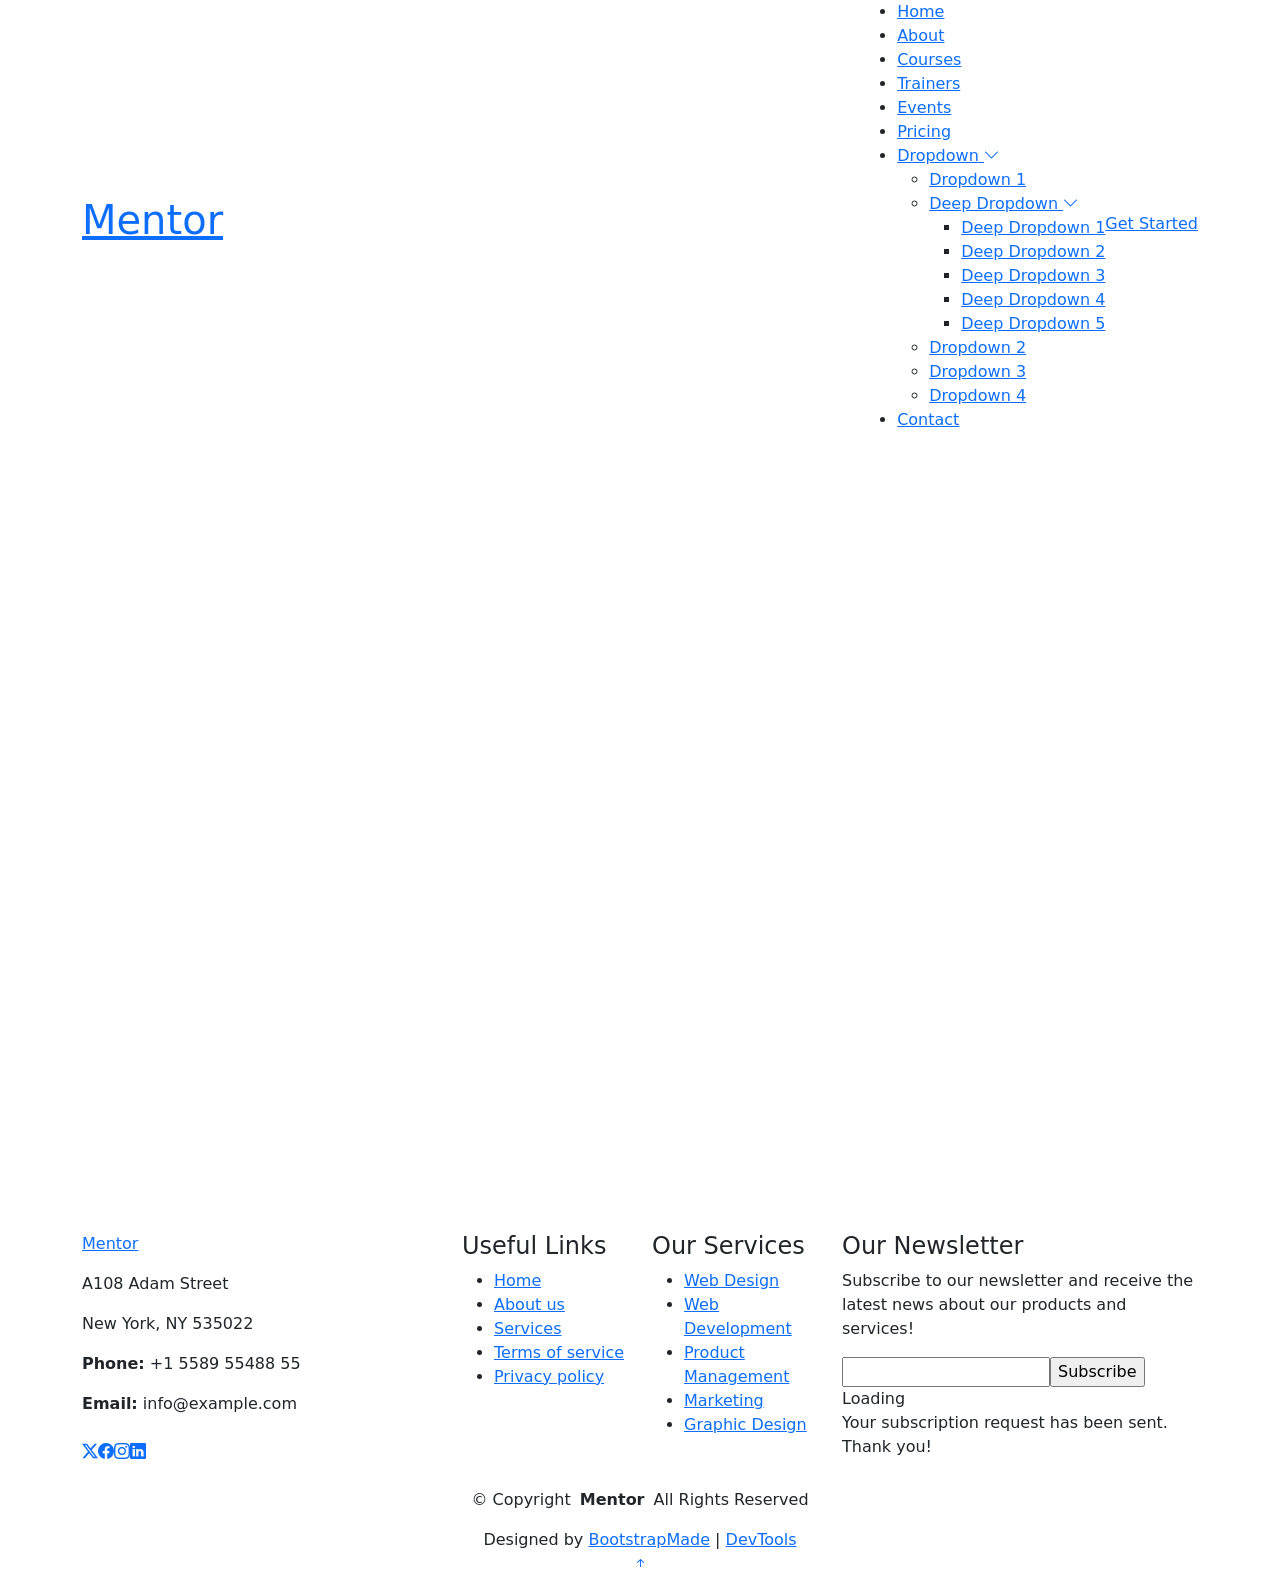
==== about.html @ a47c00d8 "Add Mentor Bootstrap template pages" ====
<!DOCTYPE html>
<html lang="en">

<head>
  <meta charset="utf-8">
  <meta content="width=device-width, initial-scale=1.0" name="viewport">
  <title>About - Mentor Bootstrap Template</title>
  <meta name="description" content="">
  <meta name="keywords" content="">

  <!-- Favicons -->
  <link href="assets/img/favicon.png" rel="icon">
  <link href="assets/img/apple-touch-icon.png" rel="apple-touch-icon">

  <!-- Fonts -->
  <link href="https://fonts.googleapis.com" rel="preconnect">
  <link href="https://fonts.gstatic.com" rel="preconnect" crossorigin>
  <link href="https://fonts.googleapis.com/css2?family=Open+Sans:ital,wght@0,300;0,400;0,500;0,600;0,700;0,800;1,300;1,400;1,500;1,600;1,700;1,800&family=Poppins:ital,wght@0,100;0,200;0,300;0,400;0,500;0,600;0,700;0,800;0,900;1,100;1,200;1,300;1,400;1,500;1,600;1,700;1,800;1,900&family=Raleway:ital,wght@0,100;0,200;0,300;0,400;0,500;0,600;0,700;0,800;0,900;1,100;1,200;1,300;1,400;1,500;1,600;1,700;1,800;1,900&display=swap" rel="stylesheet">

  <!-- Vendor CSS Files -->
  <link href="assets/vendor/bootstrap/css/bootstrap.min.css" rel="stylesheet">
  <link href="assets/vendor/bootstrap-icons/bootstrap-icons.css" rel="stylesheet">
  <link href="assets/vendor/aos/aos.css" rel="stylesheet">
  <link href="assets/vendor/glightbox/css/glightbox.min.css" rel="stylesheet">
  <link href="assets/vendor/swiper/swiper-bundle.min.css" rel="stylesheet">

  <!-- Main CSS File -->
  <link href="assets/css/main.css" rel="stylesheet">

  <!-- =======================================================
  * Template Name: Mentor
  * Template URL: https://bootstrapmade.com/mentor-free-education-bootstrap-theme/
  * Updated: Jul 07 2025 with Bootstrap v5.3.7
  * Author: BootstrapMade.com
  * License: https://bootstrapmade.com/license/
  ======================================================== -->
</head>

<body class="about-page">

  <header id="header" class="header d-flex align-items-center sticky-top">
    <div class="container-fluid container-xl position-relative d-flex align-items-center">

      <a href="index.html" class="logo d-flex align-items-center me-auto">
        <!-- Uncomment the line below if you also wish to use an image logo -->
        <!-- <img src="assets/img/logo.webp" alt=""> -->
        <h1 class="sitename">Mentor</h1>
      </a>

      <nav id="navmenu" class="navmenu">
        <ul>
          <li><a href="index.html">Home<br></a></li>
          <li><a href="about.html" class="active">About</a></li>
          <li><a href="courses.html">Courses</a></li>
          <li><a href="trainers.html">Trainers</a></li>
          <li><a href="events.html">Events</a></li>
          <li><a href="pricing.html">Pricing</a></li>
          <li class="dropdown"><a href="#"><span>Dropdown</span> <i class="bi bi-chevron-down toggle-dropdown"></i></a>
            <ul>
              <li><a href="#">Dropdown 1</a></li>
              <li class="dropdown"><a href="#"><span>Deep Dropdown</span> <i class="bi bi-chevron-down toggle-dropdown"></i></a>
                <ul>
                  <li><a href="#">Deep Dropdown 1</a></li>
                  <li><a href="#">Deep Dropdown 2</a></li>
                  <li><a href="#">Deep Dropdown 3</a></li>
                  <li><a href="#">Deep Dropdown 4</a></li>
                  <li><a href="#">Deep Dropdown 5</a></li>
                </ul>
              </li>
              <li><a href="#">Dropdown 2</a></li>
              <li><a href="#">Dropdown 3</a></li>
              <li><a href="#">Dropdown 4</a></li>
            </ul>
          </li>
          <li><a href="contact.html">Contact</a></li>
        </ul>
        <i class="mobile-nav-toggle d-xl-none bi bi-list"></i>
      </nav>

      <a class="btn-getstarted" href="courses.html">Get Started</a>

    </div>
  </header>

  <main class="main">

    <!-- Page Title -->
    <div class="page-title" data-aos="fade">
      <div class="heading">
        <div class="container">
          <div class="row d-flex justify-content-center text-center">
            <div class="col-lg-8">
              <h1>About Us<br></h1>
              <p class="mb-0">Odio et unde deleniti. Deserunt numquam exercitationem. Officiis quo odio sint voluptas consequatur ut a odio voluptatem. Sit dolorum debitis veritatis natus dolores. Quasi ratione sint. Sit quaerat ipsum dolorem.</p>
            </div>
          </div>
        </div>
      </div>
      <nav class="breadcrumbs">
        <div class="container">
          <ol>
            <li><a href="index.html">Home</a></li>
            <li class="current">About Us<br></li>
          </ol>
        </div>
      </nav>
    </div><!-- End Page Title -->

    <!-- About Us Section -->
    <section id="about-us" class="section about-us">

      <div class="container">

        <div class="row gy-4">

          <div class="col-lg-6 order-1 order-lg-2" data-aos="fade-up" data-aos-delay="100">
            <img src="assets/img/about/about-1.webp" class="img-fluid" alt="">
          </div>

          <div class="col-lg-6 order-2 order-lg-1 content" data-aos="fade-up" data-aos-delay="200">
            <h3>Voluptatem dignissimos provident quasi corporis</h3>
            <p class="fst-italic">
              Lorem ipsum dolor sit amet, consectetur adipiscing elit, sed do eiusmod tempor incididunt ut labore et dolore
              magna aliqua.
            </p>
            <ul>
              <li><i class="bi bi-check-circle"></i> <span>Ullamco laboris nisi ut aliquip ex ea commodo consequat.</span></li>
              <li><i class="bi bi-check-circle"></i> <span>Duis aute irure dolor in reprehenderit in voluptate velit.</span></li>
              <li><i class="bi bi-check-circle"></i> <span>Ullamco laboris nisi ut aliquip ex ea commodo consequat. Duis aute irure dolor in reprehenderit in voluptate trideta storacalaperda mastiro dolore eu fugiat nulla pariatur.</span></li>
            </ul>
          </div>

        </div>

      </div>

    </section><!-- /About Us Section -->

    <!-- Counts Section -->
    <section id="counts" class="section counts light-background">

      <div class="container" data-aos="fade-up" data-aos-delay="100">

        <div class="row gy-4">

          <div class="col-lg-3 col-md-6">
            <div class="stats-item text-center w-100 h-100">
              <span data-purecounter-start="0" data-purecounter-end="1232" data-purecounter-duration="1" class="purecounter"></span>
              <p>Students</p>
            </div>
          </div><!-- End Stats Item -->

          <div class="col-lg-3 col-md-6">
            <div class="stats-item text-center w-100 h-100">
              <span data-purecounter-start="0" data-purecounter-end="64" data-purecounter-duration="1" class="purecounter"></span>
              <p>Courses</p>
            </div>
          </div><!-- End Stats Item -->

          <div class="col-lg-3 col-md-6">
            <div class="stats-item text-center w-100 h-100">
              <span data-purecounter-start="0" data-purecounter-end="42" data-purecounter-duration="1" class="purecounter"></span>
              <p>Events</p>
            </div>
          </div><!-- End Stats Item -->

          <div class="col-lg-3 col-md-6">
            <div class="stats-item text-center w-100 h-100">
              <span data-purecounter-start="0" data-purecounter-end="24" data-purecounter-duration="1" class="purecounter"></span>
              <p>Trainers</p>
            </div>
          </div><!-- End Stats Item -->

        </div>

      </div>

    </section><!-- /Counts Section -->

    <!-- Testimonials Section -->
    <section id="testimonials" class="testimonials section">

      <!-- Section Title -->
      <div class="container section-title" data-aos="fade-up">
        <h2>Testimonials</h2>
        <p>What are they saying</p>
      </div><!-- End Section Title -->

      <div class="container" data-aos="fade-up" data-aos-delay="100">

        <div class="swiper init-swiper">
          <script type="application/json" class="swiper-config">
            {
              "loop": true,
              "speed": 600,
              "autoplay": {
                "delay": 5000
              },
              "slidesPerView": "auto",
              "pagination": {
                "el": ".swiper-pagination",
                "type": "bullets",
                "clickable": true
              },
              "breakpoints": {
                "320": {
                  "slidesPerView": 1,
                  "spaceBetween": 40
                },
                "1200": {
                  "slidesPerView": 2,
                  "spaceBetween": 20
                }
              }
            }
          </script>
          <div class="swiper-wrapper">

            <div class="swiper-slide">
              <div class="testimonial-wrap">
                <div class="testimonial-item">
                  <img src="assets/img/person/person-m-9.webp" class="testimonial-img" alt="">
                  <h3>Saul Goodman</h3>
                  <h4>Ceo &amp; Founder</h4>
                  <div class="stars">
                    <i class="bi bi-star-fill"></i><i class="bi bi-star-fill"></i><i class="bi bi-star-fill"></i><i class="bi bi-star-fill"></i><i class="bi bi-star-fill"></i>
                  </div>
                  <p>
                    <i class="bi bi-quote quote-icon-left"></i>
                    <span>Proin iaculis purus consequat sem cure digni ssim donec porttitora entum suscipit rhoncus. Accusantium quam, ultricies eget id, aliquam eget nibh et. Maecen aliquam, risus at semper.</span>
                    <i class="bi bi-quote quote-icon-right"></i>
                  </p>
                </div>
              </div>
            </div><!-- End testimonial item -->

            <div class="swiper-slide">
              <div class="testimonial-wrap">
                <div class="testimonial-item">
                  <img src="assets/img/person/person-f-5.webp" class="testimonial-img" alt="">
                  <h3>Sara Wilsson</h3>
                  <h4>Designer</h4>
                  <div class="stars">
                    <i class="bi bi-star-fill"></i><i class="bi bi-star-fill"></i><i class="bi bi-star-fill"></i><i class="bi bi-star-fill"></i><i class="bi bi-star-fill"></i>
                  </div>
                  <p>
                    <i class="bi bi-quote quote-icon-left"></i>
                    <span>Export tempor illum tamen malis malis eram quae irure esse labore quem cillum quid cillum eram malis quorum velit fore eram velit sunt aliqua noster fugiat irure amet legam anim culpa.</span>
                    <i class="bi bi-quote quote-icon-right"></i>
                  </p>
                </div>
              </div>
            </div><!-- End testimonial item -->

            <div class="swiper-slide">
              <div class="testimonial-wrap">
                <div class="testimonial-item">
                  <img src="assets/img/person/person-f-12.webp" class="testimonial-img" alt="">
                  <h3>Jena Karlis</h3>
                  <h4>Store Owner</h4>
                  <div class="stars">
                    <i class="bi bi-star-fill"></i><i class="bi bi-star-fill"></i><i class="bi bi-star-fill"></i><i class="bi bi-star-fill"></i><i class="bi bi-star-fill"></i>
                  </div>
                  <p>
                    <i class="bi bi-quote quote-icon-left"></i>
                    <span>Enim nisi quem export duis labore cillum quae magna enim sint quorum nulla quem veniam duis minim tempor labore quem eram duis noster aute amet eram fore quis sint minim.</span>
                    <i class="bi bi-quote quote-icon-right"></i>
                  </p>
                </div>
              </div>
            </div><!-- End testimonial item -->

            <div class="swiper-slide">
              <div class="testimonial-wrap">
                <div class="testimonial-item">
                  <img src="assets/img/person/person-m-12.webp" class="testimonial-img" alt="">
                  <h3>Matt Brandon</h3>
                  <h4>Freelancer</h4>
                  <div class="stars">
                    <i class="bi bi-star-fill"></i><i class="bi bi-star-fill"></i><i class="bi bi-star-fill"></i><i class="bi bi-star-fill"></i><i class="bi bi-star-fill"></i>
                  </div>
                  <p>
                    <i class="bi bi-quote quote-icon-left"></i>
                    <span>Fugiat enim eram quae cillum dolore dolor amet nulla culpa multos export minim fugiat minim velit minim dolor enim duis veniam ipsum anim magna sunt elit fore quem dolore labore illum veniam.</span>
                    <i class="bi bi-quote quote-icon-right"></i>
                  </p>
                </div>
              </div>
            </div><!-- End testimonial item -->

            <div class="swiper-slide">
              <div class="testimonial-wrap">
                <div class="testimonial-item">
                  <img src="assets/img/person/person-m-13.webp" class="testimonial-img" alt="">
                  <h3>John Larson</h3>
                  <h4>Entrepreneur</h4>
                  <div class="stars">
                    <i class="bi bi-star-fill"></i><i class="bi bi-star-fill"></i><i class="bi bi-star-fill"></i><i class="bi bi-star-fill"></i><i class="bi bi-star-fill"></i>
                  </div>
                  <p>
                    <i class="bi bi-quote quote-icon-left"></i>
                    <span>Quis quorum aliqua sint quem legam fore sunt eram irure aliqua veniam tempor noster veniam enim culpa labore duis sunt culpa nulla illum cillum fugiat legam esse veniam culpa fore nisi cillum quid.</span>
                    <i class="bi bi-quote quote-icon-right"></i>
                  </p>
                </div>
              </div>
            </div><!-- End testimonial item -->

          </div>
          <div class="swiper-pagination"></div>
        </div>

      </div>

    </section><!-- /Testimonials Section -->

  </main>

  <footer id="footer" class="footer position-relative light-background">

    <div class="container footer-top">
      <div class="row gy-4">
        <div class="col-lg-4 col-md-6 footer-about">
          <a href="index.html" class="logo d-flex align-items-center">
            <span class="sitename">Mentor</span>
          </a>
          <div class="footer-contact pt-3">
            <p>A108 Adam Street</p>
            <p>New York, NY 535022</p>
            <p class="mt-3"><strong>Phone:</strong> <span>+1 5589 55488 55</span></p>
            <p><strong>Email:</strong> <span>info@example.com</span></p>
          </div>
          <div class="social-links d-flex mt-4">
            <a href=""><i class="bi bi-twitter-x"></i></a>
            <a href=""><i class="bi bi-facebook"></i></a>
            <a href=""><i class="bi bi-instagram"></i></a>
            <a href=""><i class="bi bi-linkedin"></i></a>
          </div>
        </div>

        <div class="col-lg-2 col-md-3 footer-links">
          <h4>Useful Links</h4>
          <ul>
            <li><a href="#">Home</a></li>
            <li><a href="#">About us</a></li>
            <li><a href="#">Services</a></li>
            <li><a href="#">Terms of service</a></li>
            <li><a href="#">Privacy policy</a></li>
          </ul>
        </div>

        <div class="col-lg-2 col-md-3 footer-links">
          <h4>Our Services</h4>
          <ul>
            <li><a href="#">Web Design</a></li>
            <li><a href="#">Web Development</a></li>
            <li><a href="#">Product Management</a></li>
            <li><a href="#">Marketing</a></li>
            <li><a href="#">Graphic Design</a></li>
          </ul>
        </div>

        <div class="col-lg-4 col-md-12 footer-newsletter">
          <h4>Our Newsletter</h4>
          <p>Subscribe to our newsletter and receive the latest news about our products and services!</p>
          <form action="#" method="post" class="email-form">
            <div class="newsletter-form"><input type="email" name="email"><input type="submit" value="Subscribe"></div>
            <div class="loading">Loading</div>
            <div class="error-message"></div>
            <div class="sent-message">Your subscription request has been sent. Thank you!</div>
          </form>
        </div>

      </div>
    </div>

    <div class="container copyright text-center mt-4">
      <p>© <span>Copyright</span> <strong class="px-1 sitename">Mentor</strong> <span>All Rights Reserved</span></p>
      <div class="credits">
        <!-- All the links in the footer should remain intact. -->
        <!-- You can delete the links only if you've purchased the pro version. -->
        <!-- Licensing information: https://bootstrapmade.com/license/ -->
        Designed by <a href="https://bootstrapmade.com/">BootstrapMade</a> | <a href="https://bootstrapmade.com/tools/">DevTools</a>
      </div>
    </div>

  </footer>

  <!-- Scroll Top -->
  <a href="#" id="scroll-top" class="scroll-top d-flex align-items-center justify-content-center"><i class="bi bi-arrow-up-short"></i></a>

  <!-- Preloader -->
  <div id="preloader"></div>

  <!-- Vendor JS Files -->
  <script src="assets/vendor/bootstrap/js/bootstrap.bundle.min.js"></script>
  <script src="assets/vendor/aos/aos.js"></script>
  <script src="assets/vendor/glightbox/js/glightbox.min.js"></script>
  <script src="assets/vendor/purecounter/purecounter_vanilla.js"></script>
  <script src="assets/vendor/swiper/swiper-bundle.min.js"></script>

  <!-- Main JS File -->
  <script src="assets/js/main.js"></script>

</body>

</html>
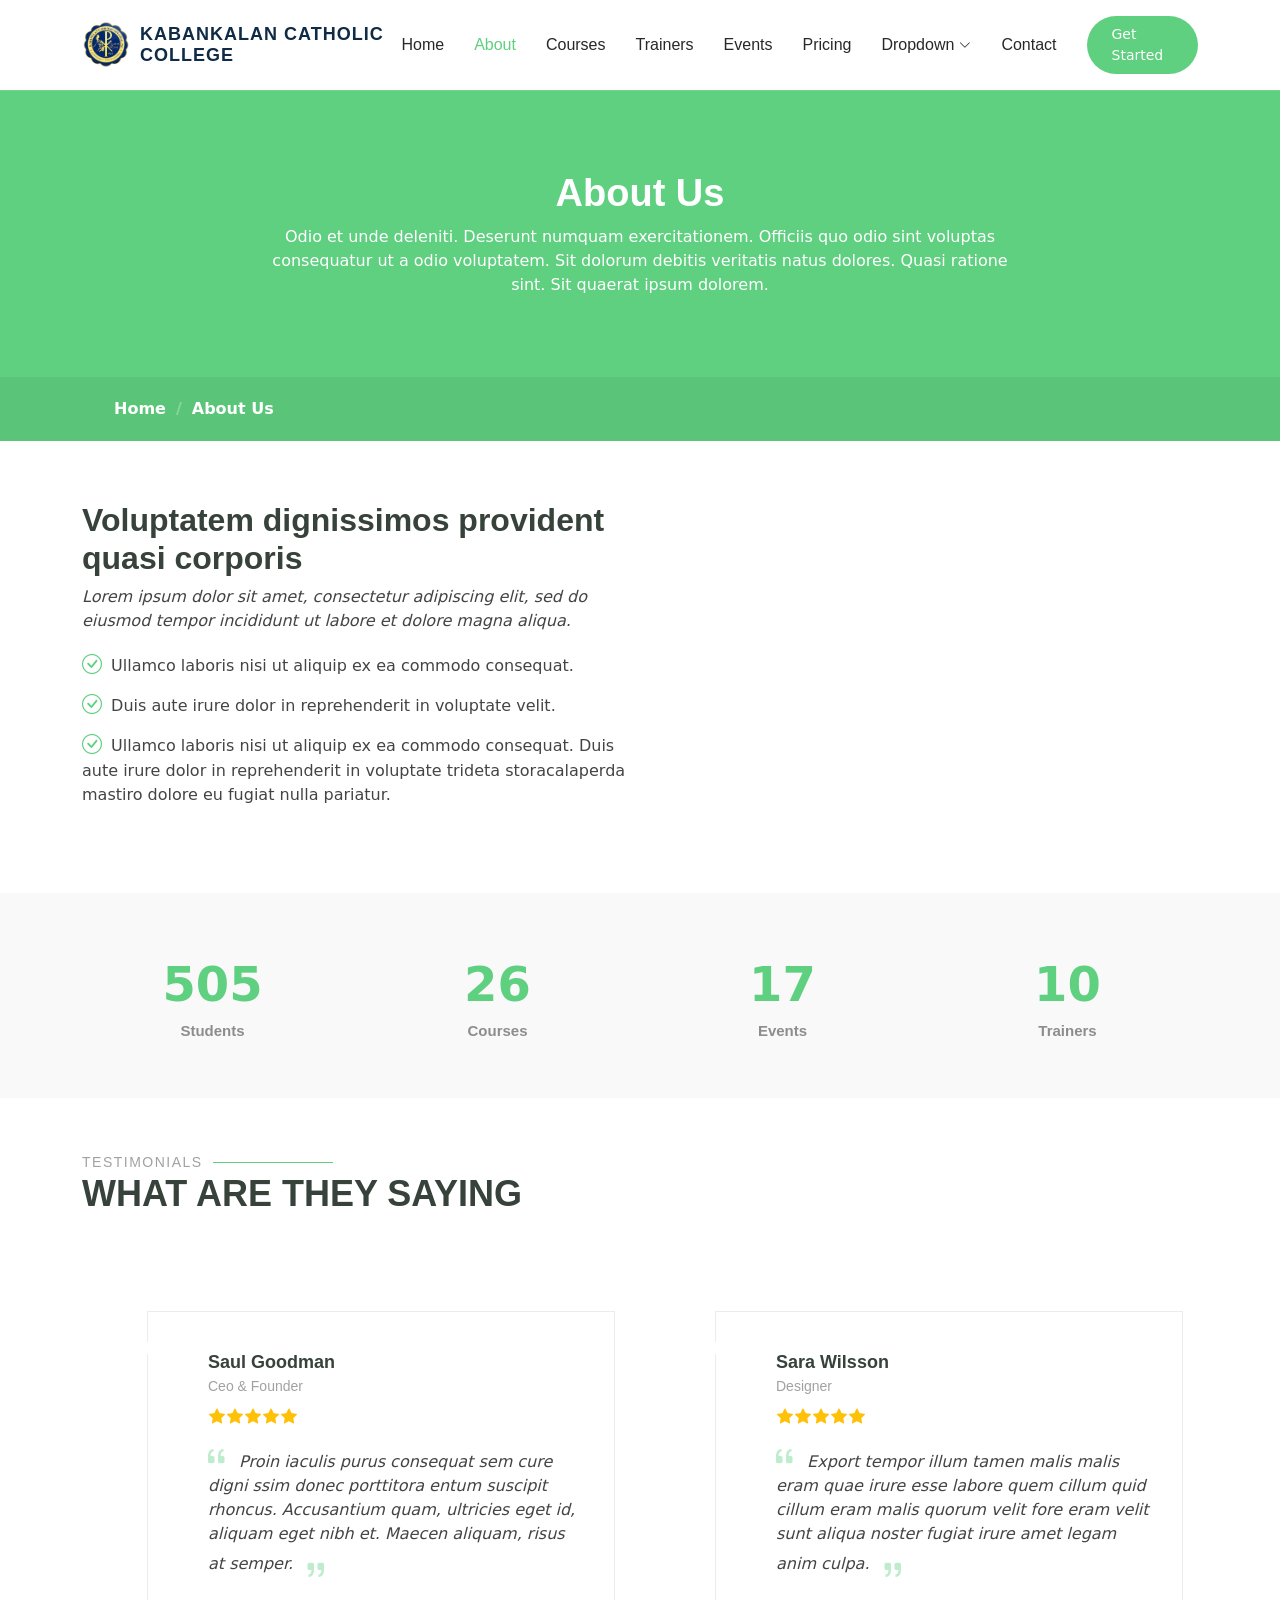
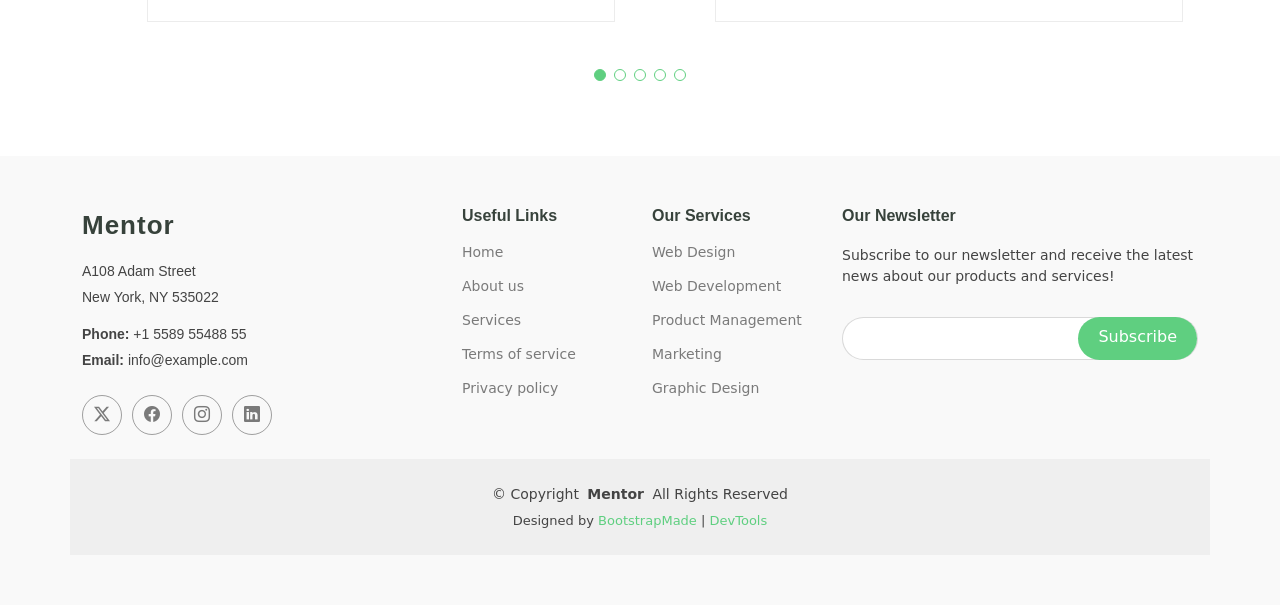
==== commit 0df8237a: "Apply KCC seal across website branding" ====
--- a/about.html
+++ b/about.html
@@ -9,7 +9,7 @@
   <meta name="keywords" content="">
 
   <!-- Favicons -->
-  <link href="assets/img/favicon.png" rel="icon">
+  <link href="assets/img/favicon.png" type="image/png" rel="icon">
   <link href="assets/img/apple-touch-icon.png" rel="apple-touch-icon">
 
   <!-- Fonts -->
@@ -42,9 +42,7 @@
     <div class="container-fluid container-xl position-relative d-flex align-items-center">
 
       <a href="index.html" class="logo d-flex align-items-center me-auto">
-        <!-- Uncomment the line below if you also wish to use an image logo -->
-        <!-- <img src="assets/img/logo.webp" alt=""> -->
-        <h1 class="sitename">Mentor</h1>
+        <img src="assets/img/kcc-logo.png" class="kcc-header-logo" alt="Kabankalan Catholic College, Inc. seal"><h1 class="sitename">Kabankalan Catholic College</h1>
       </a>
 
       <nav id="navmenu" class="navmenu">
--- a/assets/css/main.css
+++ b/assets/css/main.css
@@ -0,0 +1,2249 @@
+/**
+* Template Name: Mentor
+* Template URL: https://bootstrapmade.com/mentor-free-education-bootstrap-theme/
+* Updated: Jul 07 2025 with Bootstrap v5.3.7
+* Author: BootstrapMade.com
+* License: https://bootstrapmade.com/license/
+*/
+
+/*--------------------------------------------------------------
+# Font & Color Variables
+# Help: https://bootstrapmade.com/color-system/
+--------------------------------------------------------------*/
+/* Fonts */
+:root {
+  --default-font: "Open Sans",  system-ui, -apple-system, "Segoe UI", Roboto, "Helvetica Neue", Arial, "Noto Sans", "Liberation Sans", sans-serif, "Apple Color Emoji", "Segoe UI Emoji", "Segoe UI Symbol", "Noto Color Emoji";
+  --heading-font: "Raleway",  sans-serif;
+  --nav-font: "Poppins",  sans-serif;
+}
+
+/* Global Colors - The following color variables are used throughout the website. Updating them here will change the color scheme of the entire website */
+:root { 
+  --background-color: #ffffff; /* Background color for the entire website, including individual sections */
+  --default-color: #444444; /* Default color used for the majority of the text content across the entire website */
+  --heading-color: #37423b; /* Color for headings, subheadings and title throughout the website */
+  --accent-color: #5fcf80; /* Accent color that represents your brand on the website. It's used for buttons, links, and other elements that need to stand out */
+  --surface-color: #ffffff; /* The surface color is used as a background of boxed elements within sections, such as cards, icon boxes, or other elements that require a visual separation from the global background. */
+  --contrast-color: #ffffff; /* Contrast color for text, ensuring readability against backgrounds of accent, heading, or default colors. */
+}
+
+/* Nav Menu Colors - The following color variables are used specifically for the navigation menu. They are separate from the global colors to allow for more customization options */
+:root {
+  --nav-color: #272828;  /* The default color of the main navmenu links */
+  --nav-hover-color: #5fcf80; /* Applied to main navmenu links when they are hovered over or active */
+  --nav-mobile-background-color: #ffffff; /* Used as the background color for mobile navigation menu */
+  --nav-dropdown-background-color: #ffffff; /* Used as the background color for dropdown items that appear when hovering over primary navigation items */
+  --nav-dropdown-color: #272828; /* Used for navigation links of the dropdown items in the navigation menu. */
+  --nav-dropdown-hover-color: #5fcf80; /* Similar to --nav-hover-color, this color is applied to dropdown navigation links when they are hovered over. */
+}
+
+/* Color Presets - These classes override global colors when applied to any section or element, providing reuse of the sam color scheme. */
+
+.light-background {
+  --background-color: #f9f9f9;
+  --surface-color: #ffffff;
+}
+
+.dark-background {
+  --background-color: #060606;
+  --default-color: #ffffff;
+  --heading-color: #ffffff;
+  --surface-color: #252525;
+  --contrast-color: #ffffff;
+}
+
+/* Smooth scroll */
+:root {
+  scroll-behavior: smooth;
+}
+
+/*--------------------------------------------------------------
+# General Styling & Shared Classes
+--------------------------------------------------------------*/
+body {
+  color: var(--default-color);
+  background-color: var(--background-color);
+  font-family: var(--default-font);
+}
+
+a {
+  color: var(--accent-color);
+  text-decoration: none;
+  transition: 0.3s;
+}
+
+a:hover {
+  color: color-mix(in srgb, var(--accent-color), transparent 25%);
+  text-decoration: none;
+}
+
+h1,
+h2,
+h3,
+h4,
+h5,
+h6 {
+  color: var(--heading-color);
+  font-family: var(--heading-font);
+}
+
+/* Email Form Messages
+------------------------------*/
+.email-form .error-message {
+  display: none;
+  background: #df1529;
+  color: #ffffff;
+  text-align: left;
+  padding: 15px;
+  margin-bottom: 24px;
+  font-weight: 600;
+}
+
+.email-form .sent-message {
+  display: none;
+  color: #ffffff;
+  background: #059652;
+  text-align: center;
+  padding: 15px;
+  margin-bottom: 24px;
+  font-weight: 600;
+}
+
+.email-form .loading {
+  display: none;
+  background: var(--surface-color);
+  text-align: center;
+  padding: 15px;
+  margin-bottom: 24px;
+}
+
+.email-form .loading:before {
+  content: "";
+  display: inline-block;
+  border-radius: 50%;
+  width: 24px;
+  height: 24px;
+  margin: 0 10px -6px 0;
+  border: 3px solid var(--accent-color);
+  border-top-color: var(--surface-color);
+  animation: email-form-loading 1s linear infinite;
+}
+
+@keyframes email-form-loading {
+  0% {
+    transform: rotate(0deg);
+  }
+
+  100% {
+    transform: rotate(360deg);
+  }
+}
+
+/* Pulsating Play Button
+------------------------------*/
+.pulsating-play-btn {
+  width: 94px;
+  height: 94px;
+  background: radial-gradient(var(--accent-color) 50%, color-mix(in srgb, var(--accent-color), transparent 75%) 52%);
+  border-radius: 50%;
+  display: block;
+  position: relative;
+  overflow: hidden;
+}
+
+.pulsating-play-btn:before {
+  content: "";
+  position: absolute;
+  width: 120px;
+  height: 120px;
+  animation-delay: 0s;
+  animation: pulsate-play-btn 2s;
+  animation-direction: forwards;
+  animation-iteration-count: infinite;
+  animation-timing-function: steps;
+  opacity: 1;
+  border-radius: 50%;
+  border: 5px solid color-mix(in srgb, var(--accent-color), transparent 30%);
+  top: -15%;
+  left: -15%;
+  background: rgba(198, 16, 0, 0);
+}
+
+.pulsating-play-btn:after {
+  content: "";
+  position: absolute;
+  left: 50%;
+  top: 50%;
+  transform: translateX(-40%) translateY(-50%);
+  width: 0;
+  height: 0;
+  border-top: 10px solid transparent;
+  border-bottom: 10px solid transparent;
+  border-left: 15px solid #fff;
+  z-index: 100;
+  transition: all 400ms cubic-bezier(0.55, 0.055, 0.675, 0.19);
+}
+
+.pulsating-play-btn:hover:before {
+  content: "";
+  position: absolute;
+  left: 50%;
+  top: 50%;
+  transform: translateX(-40%) translateY(-50%);
+  width: 0;
+  height: 0;
+  border: none;
+  border-top: 10px solid transparent;
+  border-bottom: 10px solid transparent;
+  border-left: 15px solid #fff;
+  z-index: 200;
+  animation: none;
+  border-radius: 0;
+}
+
+.pulsating-play-btn:hover:after {
+  border-left: 15px solid var(--accent-color);
+  transform: scale(20);
+}
+
+@keyframes pulsate-play-btn {
+  0% {
+    transform: scale(0.6, 0.6);
+    opacity: 1;
+  }
+
+  100% {
+    transform: scale(1, 1);
+    opacity: 0;
+  }
+}
+
+/*--------------------------------------------------------------
+# Global Header
+--------------------------------------------------------------*/
+.header {
+  color: var(--default-color);
+  background-color: var(--background-color);
+  padding: 15px 0;
+  transition: all 0.5s;
+  z-index: 997;
+}
+
+.header .logo {
+  line-height: 1;
+}
+
+.header .logo img {
+  max-height: 36px;
+  margin-right: 8px;
+}
+
+.header .logo h1 {
+  font-weight: 700;
+  font-size: 30px;
+  margin: 0;
+  letter-spacing: 1px;
+  text-transform: uppercase;
+  color: var(--accent-color);
+}
+
+.header .btn-getstarted,
+.header .btn-getstarted:focus {
+  color: var(--contrast-color);
+  background: var(--accent-color);
+  font-size: 14px;
+  padding: 8px 25px;
+  margin: 0 0 0 30px;
+  border-radius: 50px;
+  transition: 0.3s;
+}
+
+.header .btn-getstarted:hover,
+.header .btn-getstarted:focus:hover {
+  color: var(--contrast-color);
+  background: color-mix(in srgb, var(--accent-color), transparent 15%);
+}
+
+@media (max-width: 1200px) {
+  .header .logo {
+    order: 1;
+  }
+
+  .header .btn-getstarted {
+    order: 2;
+    margin: 0 15px 0 0;
+    padding: 6px 15px;
+  }
+
+  .header .navmenu {
+    order: 3;
+  }
+}
+
+.scrolled .header {
+  box-shadow: 0px 0 18px rgba(0, 0, 0, 0.1);
+}
+
+/*--------------------------------------------------------------
+# Navigation Menu
+--------------------------------------------------------------*/
+/* Navmenu - Desktop */
+@media (min-width: 1200px) {
+  .navmenu {
+    padding: 0;
+  }
+
+  .navmenu ul {
+    margin: 0;
+    padding: 0;
+    display: flex;
+    list-style: none;
+    align-items: center;
+  }
+
+  .navmenu li {
+    position: relative;
+  }
+
+  .navmenu a,
+  .navmenu a:focus {
+    color: var(--nav-color);
+    padding: 18px 15px;
+    font-size: 16px;
+    font-family: var(--nav-font);
+    font-weight: 400;
+    display: flex;
+    align-items: center;
+    justify-content: space-between;
+    white-space: nowrap;
+    transition: 0.3s;
+  }
+
+  .navmenu a i,
+  .navmenu a:focus i {
+    font-size: 12px;
+    line-height: 0;
+    margin-left: 5px;
+    transition: 0.3s;
+  }
+
+  .navmenu li:last-child a {
+    padding-right: 0;
+  }
+
+  .navmenu li:hover>a,
+  .navmenu .active,
+  .navmenu .active:focus {
+    color: var(--nav-hover-color);
+  }
+
+  .navmenu .dropdown ul {
+    margin: 0;
+    padding: 10px 0;
+    background: var(--nav-dropdown-background-color);
+    display: block;
+    position: absolute;
+    visibility: hidden;
+    left: 14px;
+    top: 130%;
+    opacity: 0;
+    transition: 0.3s;
+    border-radius: 4px;
+    z-index: 99;
+    box-shadow: 0px 0px 30px rgba(0, 0, 0, 0.1);
+  }
+
+  .navmenu .dropdown ul li {
+    min-width: 200px;
+  }
+
+  .navmenu .dropdown ul a {
+    padding: 10px 20px;
+    font-size: 15px;
+    text-transform: none;
+    color: var(--nav-dropdown-color);
+  }
+
+  .navmenu .dropdown ul a i {
+    font-size: 12px;
+  }
+
+  .navmenu .dropdown ul a:hover,
+  .navmenu .dropdown ul .active:hover,
+  .navmenu .dropdown ul li:hover>a {
+    color: var(--nav-dropdown-hover-color);
+  }
+
+  .navmenu .dropdown:hover>ul {
+    opacity: 1;
+    top: 100%;
+    visibility: visible;
+  }
+
+  .navmenu .dropdown .dropdown ul {
+    top: 0;
+    left: -90%;
+    visibility: hidden;
+  }
+
+  .navmenu .dropdown .dropdown:hover>ul {
+    opacity: 1;
+    top: 0;
+    left: -100%;
+    visibility: visible;
+  }
+}
+
+/* Navmenu - Mobile */
+@media (max-width: 1199px) {
+  .mobile-nav-toggle {
+    color: var(--nav-color);
+    font-size: 28px;
+    line-height: 0;
+    margin-right: 10px;
+    cursor: pointer;
+    transition: color 0.3s;
+  }
+
+  .navmenu {
+    padding: 0;
+    z-index: 9997;
+  }
+
+  .navmenu ul {
+    display: none;
+    list-style: none;
+    position: absolute;
+    inset: 60px 20px 20px 20px;
+    padding: 10px 0;
+    margin: 0;
+    border-radius: 6px;
+    background-color: var(--nav-mobile-background-color);
+    border: 1px solid color-mix(in srgb, var(--default-color), transparent 90%);
+    box-shadow: none;
+    overflow-y: auto;
+    transition: 0.3s;
+    z-index: 9998;
+  }
+
+  .navmenu a,
+  .navmenu a:focus {
+    color: var(--nav-dropdown-color);
+    padding: 10px 20px;
+    font-family: var(--nav-font);
+    font-size: 17px;
+    font-weight: 500;
+    display: flex;
+    align-items: center;
+    justify-content: space-between;
+    white-space: nowrap;
+    transition: 0.3s;
+  }
+
+  .navmenu a i,
+  .navmenu a:focus i {
+    font-size: 12px;
+    line-height: 0;
+    margin-left: 5px;
+    width: 30px;
+    height: 30px;
+    display: flex;
+    align-items: center;
+    justify-content: center;
+    border-radius: 50%;
+    transition: 0.3s;
+    background-color: color-mix(in srgb, var(--accent-color), transparent 90%);
+  }
+
+  .navmenu a i:hover,
+  .navmenu a:focus i:hover {
+    background-color: var(--accent-color);
+    color: var(--contrast-color);
+  }
+
+  .navmenu a:hover,
+  .navmenu .active,
+  .navmenu .active:focus {
+    color: var(--nav-dropdown-hover-color);
+  }
+
+  .navmenu .active i,
+  .navmenu .active:focus i {
+    background-color: var(--accent-color);
+    color: var(--contrast-color);
+    transform: rotate(180deg);
+  }
+
+  .navmenu .dropdown ul {
+    position: static;
+    display: none;
+    z-index: 99;
+    padding: 10px 0;
+    margin: 10px 20px;
+    background-color: var(--nav-dropdown-background-color);
+    transition: all 0.5s ease-in-out;
+  }
+
+  .navmenu .dropdown ul ul {
+    background-color: rgba(33, 37, 41, 0.1);
+  }
+
+  .navmenu .dropdown>.dropdown-active {
+    display: block;
+    background-color: rgba(33, 37, 41, 0.03);
+  }
+
+  .mobile-nav-active {
+    overflow: hidden;
+  }
+
+  .mobile-nav-active .mobile-nav-toggle {
+    color: #fff;
+    position: absolute;
+    font-size: 32px;
+    top: 15px;
+    right: 15px;
+    margin-right: 0;
+    z-index: 9999;
+  }
+
+  .mobile-nav-active .navmenu {
+    position: fixed;
+    overflow: hidden;
+    inset: 0;
+    background: rgba(33, 37, 41, 0.8);
+    transition: 0.3s;
+  }
+
+  .mobile-nav-active .navmenu>ul {
+    display: block;
+  }
+}
+
+/*--------------------------------------------------------------
+# Global Footer
+--------------------------------------------------------------*/
+.footer {
+  color: var(--default-color);
+  background-color: var(--background-color);
+  font-size: 14px;
+  padding-bottom: 50px;
+  position: relative;
+}
+
+.footer .footer-top {
+  padding-top: 50px;
+}
+
+.footer .footer-about .logo {
+  margin-bottom: 0;
+}
+
+.footer .footer-about .logo img {
+  max-height: 40px;
+  margin-right: 6px;
+}
+
+.footer .footer-about .logo span {
+  font-size: 26px;
+  font-weight: 700;
+  letter-spacing: 1px;
+  font-family: var(--heading-font);
+  color: var(--heading-color);
+}
+
+.footer .footer-about p {
+  font-size: 14px;
+  font-family: var(--heading-font);
+}
+
+.footer .social-links a {
+  display: flex;
+  align-items: center;
+  justify-content: center;
+  width: 40px;
+  height: 40px;
+  border-radius: 50%;
+  border: 1px solid color-mix(in srgb, var(--default-color), transparent 50%);
+  font-size: 16px;
+  color: color-mix(in srgb, var(--default-color), transparent 30%);
+  margin-right: 10px;
+  transition: 0.3s;
+}
+
+.footer .social-links a:hover {
+  color: var(--accent-color);
+  border-color: var(--accent-color);
+}
+
+.footer h4 {
+  font-size: 16px;
+  font-weight: bold;
+  position: relative;
+  padding-bottom: 12px;
+}
+
+.footer .footer-links {
+  margin-bottom: 30px;
+}
+
+.footer .footer-links ul {
+  list-style: none;
+  padding: 0;
+  margin: 0;
+}
+
+.footer .footer-links ul i {
+  padding-right: 2px;
+  font-size: 12px;
+  line-height: 0;
+}
+
+.footer .footer-links ul li {
+  padding: 10px 0;
+  display: flex;
+  align-items: center;
+}
+
+.footer .footer-links ul li:first-child {
+  padding-top: 0;
+}
+
+.footer .footer-links ul a {
+  color: color-mix(in srgb, var(--default-color), transparent 30%);
+  display: inline-block;
+  line-height: 1;
+}
+
+.footer .footer-links ul a:hover {
+  color: var(--accent-color);
+}
+
+.footer .footer-contact p {
+  margin-bottom: 5px;
+}
+
+.footer .footer-newsletter .newsletter-form {
+  margin-top: 30px;
+  margin-bottom: 15px;
+  padding: 6px 8px;
+  position: relative;
+  border-radius: 50px;
+  border: 1px solid color-mix(in srgb, var(--default-color), transparent 80%);
+  display: flex;
+  background-color: var(--surface-color);
+  transition: 0.3s;
+}
+
+.footer .footer-newsletter .newsletter-form:focus-within {
+  border-color: var(--accent-color);
+}
+
+.footer .footer-newsletter .newsletter-form input[type=email] {
+  border: 0;
+  padding: 4px 8px;
+  width: 100%;
+  background-color: var(--surface-color);
+  color: var(--default-color);
+}
+
+.footer .footer-newsletter .newsletter-form input[type=email]:focus-visible {
+  outline: none;
+}
+
+.footer .footer-newsletter .newsletter-form input[type=submit] {
+  border: 0;
+  font-size: 16px;
+  padding: 0 20px 2px 20px;
+  margin: -7px -8px -7px 0;
+  background: var(--accent-color);
+  color: var(--contrast-color);
+  transition: 0.3s;
+  border-radius: 50px;
+}
+
+.footer .footer-newsletter .newsletter-form input[type=submit]:hover {
+  background: color-mix(in srgb, var(--accent-color), transparent 20%);
+}
+
+.footer .copyright {
+  padding-top: 25px;
+  padding-bottom: 25px;
+  background-color: color-mix(in srgb, var(--default-color), transparent 95%);
+}
+
+.footer .copyright p {
+  margin-bottom: 0;
+}
+
+.footer .credits {
+  margin-top: 6px;
+  font-size: 13px;
+}
+
+/*--------------------------------------------------------------
+# Preloader
+--------------------------------------------------------------*/
+#preloader {
+  position: fixed;
+  inset: 0;
+  z-index: 999999;
+  overflow: hidden;
+  background: var(--background-color);
+  transition: all 0.6s ease-out;
+}
+
+#preloader:before {
+  content: "";
+  position: fixed;
+  top: calc(50% - 30px);
+  left: calc(50% - 30px);
+  border: 6px solid #ffffff;
+  border-color: var(--accent-color) transparent var(--accent-color) transparent;
+  border-radius: 50%;
+  width: 60px;
+  height: 60px;
+  animation: animate-preloader 1.5s linear infinite;
+}
+
+@keyframes animate-preloader {
+  0% {
+    transform: rotate(0deg);
+  }
+
+  100% {
+    transform: rotate(360deg);
+  }
+}
+
+/*--------------------------------------------------------------
+# Scroll Top Button
+--------------------------------------------------------------*/
+.scroll-top {
+  position: fixed;
+  visibility: hidden;
+  opacity: 0;
+  right: 15px;
+  bottom: -15px;
+  z-index: 99999;
+  background-color: var(--accent-color);
+  width: 44px;
+  height: 44px;
+  border-radius: 50px;
+  transition: all 0.4s;
+}
+
+.scroll-top i {
+  font-size: 24px;
+  color: var(--contrast-color);
+  line-height: 0;
+}
+
+.scroll-top:hover {
+  background-color: color-mix(in srgb, var(--accent-color), transparent 20%);
+  color: var(--contrast-color);
+}
+
+.scroll-top.active {
+  visibility: visible;
+  opacity: 1;
+  bottom: 15px;
+}
+
+/*--------------------------------------------------------------
+# Disable aos animation delay on mobile devices
+--------------------------------------------------------------*/
+@media screen and (max-width: 768px) {
+  [data-aos-delay] {
+    transition-delay: 0 !important;
+  }
+}
+
+/*--------------------------------------------------------------
+# Global Page Titles & Breadcrumbs
+--------------------------------------------------------------*/
+.page-title {
+  --default-color: var(--contrast-color);
+  --background-color: var(--accent-color);
+  --heading-color: var(--contrast-color);
+  color: var(--default-color);
+  background-color: var(--background-color);
+  position: relative;
+}
+
+.page-title .heading {
+  padding: 80px 0;
+  border-top: 1px solid color-mix(in srgb, var(--default-color), transparent 90%);
+}
+
+.page-title .heading h1 {
+  font-size: 38px;
+  font-weight: 700;
+}
+
+.page-title nav {
+  background-color: color-mix(in srgb, var(--accent-color) 90%, black 5%);
+  padding: 20px 0;
+}
+
+.page-title nav a {
+  color: var(--default-color);
+}
+
+.page-title nav ol {
+  display: flex;
+  flex-wrap: wrap;
+  list-style: none;
+  margin: 0;
+  font-size: 16px;
+  font-weight: 600;
+}
+
+.page-title nav ol li+li {
+  padding-left: 10px;
+}
+
+.page-title nav ol li+li::before {
+  content: "/";
+  display: inline-block;
+  padding-right: 10px;
+  color: color-mix(in srgb, var(--default-color), transparent 70%);
+}
+
+/*--------------------------------------------------------------
+# Global Sections
+--------------------------------------------------------------*/
+section,
+.section {
+  color: var(--default-color);
+  background-color: var(--background-color);
+  padding: 60px 0;
+  scroll-margin-top: 900px;
+  overflow: clip;
+}
+
+@media (max-width: 1199px) {
+
+  section,
+  .section {
+    scroll-margin-top: 66px;
+  }
+}
+
+/*--------------------------------------------------------------
+# Global Section Titles
+--------------------------------------------------------------*/
+.section-title {
+  padding-bottom: 60px;
+  position: relative;
+}
+
+.section-title h2 {
+  font-size: 14px;
+  font-weight: 500;
+  padding: 0;
+  line-height: 1px;
+  margin: 0;
+  letter-spacing: 1.5px;
+  text-transform: uppercase;
+  color: color-mix(in srgb, var(--default-color), transparent 50%);
+  position: relative;
+}
+
+.section-title h2::after {
+  content: "";
+  width: 120px;
+  height: 1px;
+  display: inline-block;
+  background: var(--accent-color);
+  margin: 4px 10px;
+}
+
+.section-title p {
+  color: var(--heading-color);
+  margin: 0;
+  font-size: 36px;
+  font-weight: 700;
+  font-family: var(--nav-font);
+  text-transform: uppercase;
+}
+
+/*--------------------------------------------------------------
+# Hero Section
+--------------------------------------------------------------*/
+.hero {
+  width: 100%;
+  min-height: 80vh;
+  position: relative;
+  padding: 80px 0;
+  display: flex;
+  align-items: center;
+  justify-content: center;
+  color: var(--default-color);
+}
+
+.hero img {
+  position: absolute;
+  inset: 0;
+  display: block;
+  width: 100%;
+  height: 100%;
+  object-fit: cover;
+  z-index: 1;
+}
+
+.hero:before {
+  content: "";
+  background: color-mix(in srgb, var(--background-color), transparent 60%);
+  position: absolute;
+  inset: 0;
+  z-index: 2;
+}
+
+.hero .container {
+  position: relative;
+  z-index: 3;
+}
+
+.hero h2 {
+  margin: 0;
+  font-size: 48px;
+  font-weight: 700;
+}
+
+.hero p {
+  color: color-mix(in srgb, var(--default-color), transparent 20%);
+  margin: 10px 0 0 0;
+  font-size: 24px;
+}
+
+.hero .btn-get-started {
+  font-weight: 500;
+  font-size: 15px;
+  letter-spacing: 1px;
+  display: inline-block;
+  padding: 8px 35px 10px 35px;
+  border-radius: 50px;
+  transition: 0.4s;
+  margin-top: 30px;
+  border: 2px solid var(--default-color);
+  color: var(--default-color);
+}
+
+.hero .btn-get-started:hover {
+  background: var(--accent-color);
+  border: 2px solid var(--accent-color);
+}
+
+@media (max-width: 768px) {
+  .hero h2 {
+    font-size: 32px;
+  }
+
+  .hero p {
+    font-size: 18px;
+  }
+}
+
+/*--------------------------------------------------------------
+# About Section
+--------------------------------------------------------------*/
+.about .content h3 {
+  font-size: 2rem;
+  font-weight: 700;
+}
+
+.about .content ul {
+  list-style: none;
+  padding: 0;
+}
+
+.about .content ul li {
+  padding-bottom: 10px;
+}
+
+.about .content ul i {
+  font-size: 1.25rem;
+  margin-right: 4px;
+  color: var(--accent-color);
+}
+
+.about .content p:last-child {
+  margin-bottom: 0;
+}
+
+.about .content .read-more {
+  background: var(--accent-color);
+  color: var(--contrast-color);
+  font-family: var(--heading-font);
+  font-weight: 500;
+  font-size: 15px;
+  letter-spacing: 1px;
+  padding: 10px 24px 12px 24px;
+  border-radius: 50px;
+  transition: 0.3s;
+  display: inline-flex;
+  align-items: center;
+  justify-content: center;
+}
+
+.about .content .read-more i {
+  font-size: 18px;
+  margin-left: 5px;
+  line-height: 0;
+  transition: 0.3s;
+}
+
+.about .content .read-more:hover {
+  background: color-mix(in srgb, var(--accent-color), transparent 20%);
+  padding-right: 19px;
+}
+
+.about .content .read-more:hover i {
+  margin-left: 10px;
+}
+
+/*--------------------------------------------------------------
+# Counts Section
+--------------------------------------------------------------*/
+.counts {
+  padding: 25px 0;
+}
+
+.counts .stats-item {
+  padding: 30px;
+  width: 100%;
+}
+
+.counts .stats-item span {
+  font-size: 48px;
+  display: block;
+  color: var(--accent-color);
+  font-weight: 700;
+}
+
+.counts .stats-item p {
+  color: color-mix(in srgb, var(--default-color), transparent 40%);
+  padding: 0;
+  margin: 0;
+  font-family: var(--heading-font);
+  font-size: 15px;
+  font-weight: 600;
+}
+
+/*--------------------------------------------------------------
+# Why Us Section
+--------------------------------------------------------------*/
+.why-us .why-box {
+  color: var(--contrast-color);
+  background: var(--accent-color);
+  padding: 30px;
+}
+
+.why-us .why-box h3 {
+  color: var(--contrast-color);
+  font-weight: 700;
+  font-size: 34px;
+  margin-bottom: 30px;
+}
+
+.why-us .why-box p {
+  margin-bottom: 30px;
+}
+
+.why-us .why-box .more-btn {
+  display: inline-block;
+  background: color-mix(in srgb, var(--contrast-color), transparent 85%);
+  padding: 8px 40px 10px 40px;
+  color: var(--contrast-color);
+  transition: all ease-in-out 0.4s;
+  border-radius: 50px;
+}
+
+.why-us .why-box .more-btn i {
+  font-size: 14px;
+}
+
+.why-us .why-box .more-btn:hover {
+  color: var(--accent-color);
+  background: var(--surface-color);
+}
+
+.why-us .icon-box {
+  background-color: var(--surface-color);
+  text-align: center;
+  padding: 40px 30px;
+  width: 100%;
+  height: 100%;
+  border: 1px solid color-mix(in srgb, var(--default-color), transparent 90%);
+}
+
+.why-us .icon-box i {
+  color: var(--accent-color);
+  font-size: 32px;
+  margin-bottom: 30px;
+  background: color-mix(in srgb, var(--accent-color), transparent 95%);
+  border-radius: 50px;
+  display: flex;
+  align-items: center;
+  justify-content: center;
+  width: 72px;
+  height: 72px;
+  transition: 0.3s;
+}
+
+.why-us .icon-box h4 {
+  font-size: 20px;
+  font-weight: 700;
+  margin: 0 0 30px 0;
+}
+
+.why-us .icon-box p {
+  font-size: 15px;
+  color: color-mix(in srgb, var(--default-color), transparent 30%);
+}
+
+.why-us .icon-box:hover i {
+  color: var(--contrast-color);
+  background: var(--accent-color);
+}
+
+/*--------------------------------------------------------------
+# Features Section
+--------------------------------------------------------------*/
+.features {
+  padding: 10px 0;
+}
+
+.features .features-item {
+  background-color: var(--surface-color);
+  display: flex;
+  align-items: center;
+  padding: 20px;
+  transition: 0.3s;
+  border: 1px solid color-mix(in srgb, var(--default-color), transparent 90%);
+  position: relative;
+}
+
+.features .features-item i {
+  font-size: 32px;
+  padding-right: 10px;
+  line-height: 0;
+}
+
+.features .features-item h3 {
+  font-weight: 700;
+  margin: 0;
+  padding: 0;
+  line-height: 1;
+  font-size: 16px;
+}
+
+.features .features-item h3 a {
+  color: var(--heading-color);
+  transition: 0.3s;
+}
+
+.features .features-item:hover {
+  border-color: var(--accent-color);
+}
+
+.features .features-item:hover h3 a {
+  color: var(--accent-color);
+}
+
+/*--------------------------------------------------------------
+# Courses Section
+--------------------------------------------------------------*/
+.courses .course-item {
+  background-color: var(--surface-color);
+  border: 1px solid color-mix(in srgb, var(--default-color), transparent 90%);
+  border-radius: 5px;
+}
+
+.courses .course-content {
+  padding: 15px;
+}
+
+.courses .course-content h3 {
+  font-weight: 700;
+  font-size: 20px;
+}
+
+.courses .course-content h3 a {
+  color: var(--heading-color);
+  transition: 0.3s;
+}
+
+.courses .course-content h3 a:hover {
+  color: var(--accent-color);
+}
+
+.courses .course-content .category {
+  background: var(--accent-color);
+  color: var(--contrast-color);
+  font-size: 14px;
+  padding: 6px 14px;
+  margin: 0;
+  border-radius: 5px;
+}
+
+.courses .course-content .price {
+  margin: 0;
+  font-weight: 700;
+  font-size: 18px;
+  color: color-mix(in srgb, var(--default-color), transparent 20%);
+}
+
+.courses .course-content .description {
+  font-size: 14px;
+  color: color-mix(in srgb, var(--default-color), transparent 20%);
+}
+
+.courses .trainer {
+  padding-top: 15px;
+  border-top: 1px solid color-mix(in srgb, var(--default-color), transparent 90%);
+}
+
+.courses .trainer .trainer-profile img {
+  max-width: 50px;
+  border-radius: 50px;
+}
+
+.courses .trainer .trainer-profile .trainer-link {
+  padding-left: 10px;
+  font-weight: 600;
+  font-size: 16px;
+  color: color-mix(in srgb, var(--default-color), transparent 20%);
+  transition: 0.3s;
+}
+
+.courses .trainer .trainer-profile .trainer-link:hover {
+  color: var(--accent-color);
+}
+
+.courses .trainer .trainer-rank {
+  font-size: 18px;
+  color: color-mix(in srgb, var(--default-color), transparent 60%);
+}
+
+.courses .trainer .trainer-rank .user-icon {
+  font-size: 22px;
+}
+
+/*--------------------------------------------------------------
+# Trainers Index Section
+--------------------------------------------------------------*/
+.trainers-index .member {
+  background-color: var(--surface-color);
+  border: 1px solid color-mix(in srgb, var(--default-color), transparent 90%);
+  text-align: center;
+  margin-bottom: 20px;
+}
+
+.trainers-index .member img {
+  margin: -1px -1px 30px -1px;
+}
+
+.trainers-index .member .member-content {
+  padding: 0 20px 30px 20px;
+}
+
+.trainers-index .member h4 {
+  font-weight: 700;
+  margin-bottom: 2px;
+  font-size: 18px;
+}
+
+.trainers-index .member span {
+  font-style: italic;
+  display: block;
+  font-size: 13px;
+  color: color-mix(in srgb, var(--default-color), transparent 20%);
+}
+
+.trainers-index .member p {
+  padding-top: 10px;
+  font-size: 14px;
+  font-style: italic;
+  color: color-mix(in srgb, var(--default-color), transparent 40%);
+}
+
+.trainers-index .member .social {
+  margin-top: 15px;
+}
+
+.trainers-index .member .social a {
+  color: color-mix(in srgb, var(--default-color), transparent 60%);
+  transition: 0.3s;
+}
+
+.trainers-index .member .social a:hover {
+  color: var(--accent-color);
+}
+
+.trainers-index .member .social i {
+  font-size: 18px;
+  margin: 0 2px;
+}
+
+/*--------------------------------------------------------------
+# About Us Section
+--------------------------------------------------------------*/
+.about-us .content h3 {
+  font-size: 2rem;
+  font-weight: 700;
+}
+
+.about-us .content ul {
+  list-style: none;
+  padding: 0;
+}
+
+.about-us .content ul li {
+  padding-bottom: 10px;
+}
+
+.about-us .content ul i {
+  font-size: 1.25rem;
+  margin-right: 4px;
+  color: var(--accent-color);
+}
+
+.about-us .content p:last-child {
+  margin-bottom: 0;
+}
+
+/*--------------------------------------------------------------
+# Testimonials Section
+--------------------------------------------------------------*/
+.testimonials .testimonial-wrap {
+  padding-left: 50px;
+}
+
+.testimonials .testimonials-carousel,
+.testimonials .testimonials-slider {
+  overflow: hidden;
+}
+
+.testimonials .testimonial-item {
+  background-color: var(--surface-color);
+  border: 1px solid color-mix(in srgb, var(--default-color), transparent 90%);
+  box-sizing: content-box;
+  padding: 30px 30px 30px 60px;
+  margin: 30px 15px;
+  min-height: 200px;
+  position: relative;
+}
+
+.testimonials .testimonial-item .testimonial-img {
+  width: 90px;
+  border-radius: 10px;
+  border: 6px solid var(--background-color);
+  position: absolute;
+  left: -45px;
+}
+
+.testimonials .testimonial-item h3 {
+  font-size: 18px;
+  font-weight: bold;
+  margin: 10px 0 5px 0;
+}
+
+.testimonials .testimonial-item h4 {
+  color: color-mix(in srgb, var(--default-color), transparent 50%);
+  font-size: 14px;
+  margin: 0;
+}
+
+.testimonials .testimonial-item .stars {
+  margin: 10px 0;
+}
+
+.testimonials .testimonial-item .stars i {
+  color: #ffc107;
+  margin: 0 1px;
+}
+
+.testimonials .testimonial-item .quote-icon-left,
+.testimonials .testimonial-item .quote-icon-right {
+  color: color-mix(in srgb, var(--accent-color), transparent 60%);
+  font-size: 26px;
+  line-height: 0;
+}
+
+.testimonials .testimonial-item .quote-icon-left {
+  display: inline-block;
+  left: -5px;
+  position: relative;
+}
+
+.testimonials .testimonial-item .quote-icon-right {
+  display: inline-block;
+  right: -5px;
+  position: relative;
+  top: 10px;
+  transform: scale(-1, -1);
+}
+
+.testimonials .testimonial-item p {
+  font-style: italic;
+  margin: 15px auto 15px auto;
+}
+
+.testimonials .swiper-wrapper {
+  height: auto;
+}
+
+.testimonials .swiper-pagination {
+  margin-top: 20px;
+  position: relative;
+}
+
+.testimonials .swiper-pagination .swiper-pagination-bullet {
+  width: 12px;
+  height: 12px;
+  background-color: var(--background-color);
+  opacity: 1;
+  border: 1px solid var(--accent-color);
+}
+
+.testimonials .swiper-pagination .swiper-pagination-bullet-active {
+  background-color: var(--accent-color);
+}
+
+@media (max-width: 767px) {
+  .testimonials .testimonial-wrap {
+    padding-left: 0;
+  }
+
+  .testimonials .testimonials-carousel,
+  .testimonials .testimonials-slider {
+    overflow: hidden;
+  }
+
+  .testimonials .testimonial-item {
+    padding: 30px;
+    margin: 15px;
+  }
+
+  .testimonials .testimonial-item .testimonial-img {
+    position: static;
+    left: auto;
+  }
+}
+
+/*--------------------------------------------------------------
+# Course Details Section
+--------------------------------------------------------------*/
+.course-details .course-header {
+  margin-bottom: 40px;
+}
+
+.course-details .course-header .course-image {
+  margin-bottom: 20px;
+  border-radius: 12px;
+  overflow: hidden;
+}
+
+.course-details .course-header .course-image img {
+  width: 100%;
+  height: 400px;
+  object-fit: cover;
+}
+
+.course-details .course-header .course-meta {
+  display: flex;
+  justify-content: space-between;
+  align-items: center;
+  flex-wrap: wrap;
+  gap: 20px;
+}
+
+@media (max-width: 768px) {
+  .course-details .course-header .course-meta {
+    flex-direction: column;
+    align-items: flex-start;
+  }
+}
+
+.course-details .course-header .instructor {
+  display: flex;
+  align-items: center;
+  gap: 15px;
+}
+
+.course-details .course-header .instructor .instructor-avatar {
+  width: 60px;
+  height: 60px;
+  border-radius: 50%;
+  object-fit: cover;
+}
+
+.course-details .course-header .instructor .instructor-info h6 {
+  margin: 0;
+  font-size: 16px;
+  font-weight: 600;
+  color: var(--heading-color);
+}
+
+.course-details .course-header .instructor .instructor-info span {
+  font-size: 14px;
+  color: color-mix(in srgb, var(--default-color), transparent 30%);
+}
+
+.course-details .course-header .course-stats {
+  display: flex;
+  gap: 25px;
+}
+
+@media (max-width: 576px) {
+  .course-details .course-header .course-stats {
+    flex-wrap: wrap;
+    gap: 15px;
+  }
+}
+
+.course-details .course-header .course-stats .stat-item {
+  display: flex;
+  align-items: center;
+  gap: 8px;
+  font-size: 14px;
+  color: var(--default-color);
+}
+
+.course-details .course-header .course-stats .stat-item i {
+  color: var(--accent-color);
+}
+
+.course-details .course-content {
+  margin-bottom: 50px;
+}
+
+.course-details .course-content h2 {
+  font-size: 32px;
+  margin-bottom: 25px;
+  color: var(--heading-color);
+}
+
+@media (max-width: 768px) {
+  .course-details .course-content h2 {
+    font-size: 26px;
+  }
+}
+
+.course-details .course-content .course-description {
+  margin-bottom: 40px;
+}
+
+.course-details .course-content .course-description p {
+  font-size: 16px;
+  line-height: 1.7;
+  margin-bottom: 15px;
+  color: var(--default-color);
+}
+
+.course-details .course-content .what-you-learn {
+  background-color: var(--surface-color);
+  padding: 30px;
+  border-radius: 12px;
+  border: 1px solid color-mix(in srgb, var(--default-color), transparent 90%);
+}
+
+.course-details .course-content .what-you-learn h3 {
+  font-size: 24px;
+  margin-bottom: 25px;
+  color: var(--heading-color);
+}
+
+.course-details .course-content .what-you-learn .learn-list {
+  list-style: none;
+  padding: 0;
+  margin: 0;
+}
+
+.course-details .course-content .what-you-learn .learn-list li {
+  display: flex;
+  align-items: flex-start;
+  gap: 12px;
+  margin-bottom: 15px;
+  font-size: 15px;
+  line-height: 1.6;
+  color: var(--default-color);
+}
+
+.course-details .course-content .what-you-learn .learn-list li i {
+  color: var(--accent-color);
+  font-size: 18px;
+  margin-top: 2px;
+  flex-shrink: 0;
+}
+
+.course-details .course-curriculum {
+  margin-bottom: 50px;
+}
+
+.course-details .course-curriculum h3 {
+  font-size: 24px;
+  margin-bottom: 30px;
+  color: var(--heading-color);
+}
+
+.course-details .course-curriculum .curriculum-section {
+  margin-bottom: 25px;
+  border: 1px solid color-mix(in srgb, var(--default-color), transparent 90%);
+  border-radius: 8px;
+  overflow: hidden;
+}
+
+.course-details .course-curriculum .curriculum-section .section-header {
+  background-color: var(--surface-color);
+  padding: 20px;
+  display: flex;
+  justify-content: space-between;
+  align-items: center;
+  border-bottom: 1px solid color-mix(in srgb, var(--default-color), transparent 90%);
+}
+
+@media (max-width: 576px) {
+  .course-details .course-curriculum .curriculum-section .section-header {
+    flex-direction: column;
+    align-items: flex-start;
+    gap: 10px;
+  }
+}
+
+.course-details .course-curriculum .curriculum-section .section-header h4 {
+  font-size: 18px;
+  margin: 0;
+  color: var(--heading-color);
+}
+
+.course-details .course-curriculum .curriculum-section .section-header .lessons-count {
+  font-size: 14px;
+  color: color-mix(in srgb, var(--default-color), transparent 30%);
+}
+
+.course-details .course-curriculum .curriculum-section .lessons {
+  padding: 0;
+}
+
+.course-details .course-curriculum .curriculum-section .lessons .lesson-item {
+  padding: 15px 20px;
+  display: flex;
+  justify-content: space-between;
+  align-items: center;
+  border-bottom: 1px solid color-mix(in srgb, var(--default-color), transparent 95%);
+  transition: background-color 0.3s;
+}
+
+.course-details .course-curriculum .curriculum-section .lessons .lesson-item:hover {
+  background-color: color-mix(in srgb, var(--accent-color), transparent 95%);
+}
+
+.course-details .course-curriculum .curriculum-section .lessons .lesson-item:last-child {
+  border-bottom: none;
+}
+
+.course-details .course-curriculum .curriculum-section .lessons .lesson-item .lesson-info {
+  display: flex;
+  align-items: center;
+  gap: 12px;
+}
+
+.course-details .course-curriculum .curriculum-section .lessons .lesson-item .lesson-info i {
+  color: var(--accent-color);
+  font-size: 18px;
+}
+
+.course-details .course-curriculum .curriculum-section .lessons .lesson-item .lesson-info span {
+  font-size: 15px;
+  color: var(--default-color);
+}
+
+.course-details .course-curriculum .curriculum-section .lessons .lesson-item .lesson-duration {
+  font-size: 14px;
+  color: color-mix(in srgb, var(--default-color), transparent 40%);
+  font-weight: 500;
+}
+
+.course-details .course-sidebar {
+  position: sticky;
+  top: 100px;
+}
+
+.course-details .course-sidebar .pricing-card {
+  background-color: var(--surface-color);
+  border: 1px solid color-mix(in srgb, var(--default-color), transparent 90%);
+  border-radius: 12px;
+  padding: 30px;
+  text-align: center;
+  margin-bottom: 30px;
+  box-shadow: 0 5px 20px color-mix(in srgb, var(--default-color), transparent 90%);
+}
+
+.course-details .course-sidebar .pricing-card .price {
+  margin-bottom: 10px;
+}
+
+.course-details .course-sidebar .pricing-card .price .currency {
+  font-size: 24px;
+  font-weight: 600;
+  color: var(--accent-color);
+  vertical-align: top;
+}
+
+.course-details .course-sidebar .pricing-card .price .amount {
+  font-size: 48px;
+  font-weight: 700;
+  color: var(--accent-color);
+}
+
+.course-details .course-sidebar .pricing-card .price .period {
+  font-size: 16px;
+  color: color-mix(in srgb, var(--default-color), transparent 40%);
+}
+
+.course-details .course-sidebar .pricing-card .original-price {
+  font-size: 18px;
+  color: color-mix(in srgb, var(--default-color), transparent 50%);
+  text-decoration: line-through;
+  margin-bottom: 25px;
+}
+
+.course-details .course-sidebar .pricing-card .course-features {
+  margin-bottom: 30px;
+}
+
+.course-details .course-sidebar .pricing-card .course-features .feature {
+  display: flex;
+  align-items: center;
+  gap: 12px;
+  margin-bottom: 12px;
+  text-align: left;
+}
+
+.course-details .course-sidebar .pricing-card .course-features .feature i {
+  color: var(--accent-color);
+  font-size: 16px;
+  width: 16px;
+}
+
+.course-details .course-sidebar .pricing-card .course-features .feature span {
+  font-size: 14px;
+  color: var(--default-color);
+}
+
+.course-details .course-sidebar .pricing-card .btn-enroll {
+  width: 100%;
+  padding: 15px;
+  background-color: var(--accent-color);
+  color: var(--contrast-color);
+  border: none;
+  border-radius: 8px;
+  font-size: 16px;
+  font-weight: 600;
+  margin-bottom: 15px;
+  transition: all 0.3s;
+}
+
+.course-details .course-sidebar .pricing-card .btn-enroll:hover {
+  background-color: color-mix(in srgb, var(--accent-color), black 10%);
+  transform: translateY(-2px);
+}
+
+.course-details .course-sidebar .pricing-card .btn-preview {
+  width: 100%;
+  padding: 15px;
+  background-color: transparent;
+  color: var(--accent-color);
+  border: 2px solid var(--accent-color);
+  border-radius: 8px;
+  font-size: 16px;
+  font-weight: 600;
+  transition: all 0.3s;
+}
+
+.course-details .course-sidebar .pricing-card .btn-preview:hover {
+  background-color: var(--accent-color);
+  color: var(--contrast-color);
+}
+
+.course-details .course-sidebar .course-info-card {
+  background-color: var(--surface-color);
+  border: 1px solid color-mix(in srgb, var(--default-color), transparent 90%);
+  border-radius: 12px;
+  padding: 25px;
+  margin-bottom: 30px;
+}
+
+.course-details .course-sidebar .course-info-card h4 {
+  font-size: 18px;
+  margin-bottom: 20px;
+  color: var(--heading-color);
+}
+
+.course-details .course-sidebar .course-info-card .info-item {
+  display: flex;
+  justify-content: space-between;
+  margin-bottom: 12px;
+  padding-bottom: 12px;
+  border-bottom: 1px solid color-mix(in srgb, var(--default-color), transparent 95%);
+}
+
+.course-details .course-sidebar .course-info-card .info-item:last-child {
+  margin-bottom: 0;
+  padding-bottom: 0;
+  border-bottom: none;
+}
+
+.course-details .course-sidebar .course-info-card .info-item .label {
+  font-size: 14px;
+  font-weight: 600;
+  color: var(--default-color);
+}
+
+.course-details .course-sidebar .course-info-card .info-item .value {
+  font-size: 14px;
+  color: color-mix(in srgb, var(--default-color), transparent 20%);
+}
+
+.course-details .course-sidebar .course-tags {
+  background-color: var(--surface-color);
+  border: 1px solid color-mix(in srgb, var(--default-color), transparent 90%);
+  border-radius: 12px;
+  padding: 25px;
+}
+
+.course-details .course-sidebar .course-tags h4 {
+  font-size: 18px;
+  margin-bottom: 20px;
+  color: var(--heading-color);
+}
+
+.course-details .course-sidebar .course-tags .tags-list {
+  display: flex;
+  flex-wrap: wrap;
+  gap: 10px;
+}
+
+.course-details .course-sidebar .course-tags .tags-list .tag {
+  padding: 6px 12px;
+  background-color: color-mix(in srgb, var(--accent-color), transparent 90%);
+  color: var(--accent-color);
+  border-radius: 20px;
+  font-size: 12px;
+  font-weight: 500;
+  transition: all 0.3s;
+}
+
+.course-details .course-sidebar .course-tags .tags-list .tag:hover {
+  background-color: var(--accent-color);
+  color: var(--contrast-color);
+}
+
+@media (max-width: 768px) {
+  .course-details .course-sidebar {
+    position: static;
+    margin-top: 40px;
+  }
+}
+
+/*--------------------------------------------------------------
+# Tabs Section
+--------------------------------------------------------------*/
+.tabs {
+  padding-top: 30;
+}
+
+.tabs .nav-tabs {
+  border: 0;
+}
+
+.tabs .nav-link {
+  background-color: var(--background-color);
+  border: 0;
+  padding: 12px 15px;
+  transition: 0.3s;
+  color: var(--default-color);
+  border-radius: 0;
+  border-right: 2px solid color-mix(in srgb, var(--default-color), transparent 90%);
+  font-weight: 600;
+  font-size: 15px;
+}
+
+.tabs .nav-link:hover {
+  color: var(--accent-color);
+}
+
+.tabs .nav-link.active {
+  background-color: var(--surface-color);
+  color: var(--accent-color);
+  border-color: var(--accent-color);
+}
+
+.tabs .tab-pane.active {
+  animation: fadeIn 0.5s ease-out;
+}
+
+.tabs .details h3 {
+  font-size: 26px;
+  font-weight: 600;
+  margin-bottom: 20px;
+}
+
+.tabs .details p {
+  color: color-mix(in srgb, var(--default-color), transparent 20%);
+}
+
+.tabs .details p:last-child {
+  margin-bottom: 0;
+}
+
+@media (max-width: 992px) {
+  .tabs .nav-link {
+    border: 0;
+    padding: 15px;
+  }
+
+  .tabs .nav-link.active {
+    color: var(--accent-color);
+    background: var(--accent-color);
+  }
+}
+
+/*--------------------------------------------------------------
+# Trainers Section
+--------------------------------------------------------------*/
+.trainers .member {
+  position: relative;
+}
+
+.trainers .member .member-img {
+  margin: 0 80px;
+  border-radius: 50%;
+  overflow: hidden;
+  position: relative;
+}
+
+@media (max-width: 1024px) {
+  .trainers .member .member-img {
+    margin: 0 60px;
+  }
+}
+
+.trainers .member .member-img img {
+  position: relative;
+  z-index: 1;
+}
+
+.trainers .member .member-img .social {
+  position: absolute;
+  inset: 0;
+  background-color: rgba(0, 0, 0, 0.6);
+  display: flex;
+  justify-content: center;
+  align-items: center;
+  z-index: 2;
+  padding-bottom: 20px;
+  transition: 0.3s;
+  visibility: hidden;
+  opacity: 0;
+}
+
+.trainers .member .member-img .social a {
+  transition: 0.3s;
+  color: var(--contrast-color);
+  font-size: 20px;
+  margin: 0 8px;
+}
+
+.trainers .member .member-img .social a:hover {
+  color: var(--accent-color);
+}
+
+.trainers .member .member-info {
+  margin-top: 30px;
+}
+
+.trainers .member .member-info h4 {
+  font-weight: 700;
+  margin-bottom: 6px;
+  font-size: 18px;
+}
+
+.trainers .member .member-info span {
+  font-style: italic;
+  display: block;
+  font-size: 15px;
+  color: color-mix(in srgb, var(--default-color), transparent 40%);
+  margin-bottom: 10px;
+}
+
+.trainers .member .member-info p {
+  margin-bottom: 0;
+  font-size: 14px;
+}
+
+.trainers .member:hover .member-img .social {
+  padding-bottom: 0;
+  visibility: visible;
+  opacity: 1;
+}
+
+/*--------------------------------------------------------------
+# Events Section
+--------------------------------------------------------------*/
+.events .card {
+  background-color: var(--background-color);
+  border: 0;
+  padding: 0 30px;
+  margin-bottom: 60px;
+  position: relative;
+}
+
+.events .card-img {
+  width: calc(100% + 60px);
+  margin-left: -30px;
+  overflow: hidden;
+  z-index: 9;
+  border-radius: 0;
+}
+
+.events .card-img img {
+  max-width: 100%;
+  transition: all 0.3s ease-in-out;
+}
+
+.events .card-body {
+  z-index: 10;
+  background: var(--surface-color);
+  border-top: 4px solid var(--surface-color);
+  padding: 30px;
+  box-shadow: 0px 2px 15px rgba(0, 0, 0, 0.1);
+  margin-top: -60px;
+  transition: 0.3s;
+}
+
+.events .card-title {
+  font-weight: 700;
+  text-align: center;
+  margin-bottom: 20px;
+}
+
+.events .card-title a {
+  color: var(--default-color);
+  transition: 0.3s;
+}
+
+.events .card-text {
+  color: color-mix(in srgb, var(--default-color), transparent 30%);
+}
+
+.events .card:hover img {
+  transform: scale(1.1);
+}
+
+.events .card:hover .card-body {
+  border-color: var(--accent-color);
+}
+
+.events .card:hover .card-body .card-title a {
+  color: var(--accent-color);
+}
+
+/*--------------------------------------------------------------
+# Pricing Section
+--------------------------------------------------------------*/
+.pricing .pricing-item {
+  background-color: var(--surface-color);
+  box-shadow: 0px 0px 4px rgba(0, 0, 0, 0.1);
+  padding: 20px;
+  text-align: center;
+  border-radius: 5px;
+  position: relative;
+  overflow: hidden;
+}
+
+.pricing .pricing-item h3 {
+  margin: -20px -20px 20px -20px;
+  padding: 20px 15px;
+  font-size: 16px;
+  font-weight: 600;
+  color: color-mix(in srgb, var(--default-color), transparent 20%);
+  background: color-mix(in srgb, var(--default-color), transparent 95%);
+}
+
+.pricing .pricing-item h4 {
+  font-size: 36px;
+  font-weight: 600;
+  font-family: var(--heading-font);
+}
+
+.pricing .pricing-item h4 sup {
+  font-size: 20px;
+  top: -15px;
+  left: -3px;
+}
+
+.pricing .pricing-item h4 span {
+  color: color-mix(in srgb, var(--default-color), transparent 40%);
+  font-size: 16px;
+  font-weight: 300;
+}
+
+.pricing .pricing-item ul {
+  padding: 15px 0;
+  list-style: none;
+  text-align: center;
+  line-height: 20px;
+  font-size: 14px;
+}
+
+.pricing .pricing-item ul li {
+  padding-bottom: 16px;
+}
+
+.pricing .pricing-item ul i {
+  color: var(--accent-color);
+  font-size: 18px;
+  padding-right: 4px;
+}
+
+.pricing .pricing-item ul .na {
+  color: color-mix(in srgb, var(--default-color), transparent 40%);
+  text-decoration: line-through;
+}
+
+.pricing .btn-wrap {
+  background: color-mix(in srgb, var(--default-color), transparent 95%);
+  margin: 0 -20px -20px -20px;
+  padding: 20px 15px;
+  text-align: center;
+}
+
+.pricing .btn-buy {
+  background: var(--accent-color);
+  color: var(--contrast-color);
+  display: inline-block;
+  padding: 8px 35px 10px 35px;
+  border-radius: 4px;
+  transition: none;
+  font-size: 14px;
+  font-weight: 400;
+  font-family: var(--heading-font);
+  font-weight: 600;
+  transition: 0.3s;
+}
+
+.pricing .btn-buy:hover {
+  background: color-mix(in srgb, var(--accent-color), transparent 20%);
+}
+
+.pricing .featured h3 {
+  background: var(--accent-color);
+  color: var(--contrast-color);
+}
+
+.pricing .advanced {
+  background: var(--accent-color);
+  color: var(--contrast-color);
+  width: 200px;
+  position: absolute;
+  top: 18px;
+  right: -68px;
+  transform: rotate(45deg);
+  z-index: 1;
+  font-size: 14px;
+  padding: 1px 0 3px 0;
+}
+
+/*--------------------------------------------------------------
+# Contact Section
+--------------------------------------------------------------*/
+.contact {
+  padding-top: 8px;
+  padding-bottom: 40px;
+}
+
+.contact .info-item+.info-item {
+  margin-top: 40px;
+}
+
+.contact .info-item i {
+  color: var(--contrast-color);
+  background: var(--accent-color);
+  font-size: 20px;
+  width: 48px;
+  height: 48px;
+  display: flex;
+  justify-content: center;
+  align-items: center;
+  border-radius: 50px;
+  transition: all 0.3s ease-in-out;
+  margin-right: 15px;
+}
+
+.contact .info-item h3 {
+  padding: 0;
+  font-size: 18px;
+  font-weight: 700;
+  margin-bottom: 5px;
+}
+
+.contact .info-item p {
+  padding: 0;
+  margin-bottom: 0;
+  font-size: 14px;
+}
+
+.contact .email-form {
+  height: 100%;
+}
+
+.contact .email-form input[type=text],
+.contact .email-form input[type=email],
+.contact .email-form textarea {
+  font-size: 14px;
+  padding: 10px 15px;
+  box-shadow: none;
+  border-radius: 0;
+  color: var(--default-color);
+  background-color: color-mix(in srgb, var(--background-color), transparent 50%);
+  border-color: color-mix(in srgb, var(--default-color), transparent 80%);
+}
+
+.contact .email-form input[type=text]:focus,
+.contact .email-form input[type=email]:focus,
+.contact .email-form textarea:focus {
+  border-color: var(--accent-color);
+}
+
+.contact .email-form input[type=text]::placeholder,
+.contact .email-form input[type=email]::placeholder,
+.contact .email-form textarea::placeholder {
+  color: color-mix(in srgb, var(--default-color), transparent 70%);
+}
+
+.contact .email-form button[type=submit] {
+  color: var(--contrast-color);
+  background: var(--accent-color);
+  border: 0;
+  padding: 10px 30px 12px 30px;
+  transition: 0.4s;
+  border-radius: 50px;
+}
+
+.contact .email-form button[type=submit]:hover {
+  background: color-mix(in srgb, var(--accent-color), transparent 20%);
+}
+
+/*--------------------------------------------------------------
+# Starter Section Section
+--------------------------------------------------------------*/
+.starter-section {
+  /* Add your styles here */
+}
+/* Kabankalan Catholic College branding */
+.header .logo .kcc-header-logo { width: 48px; height: 48px; max-height: 48px; object-fit: contain; margin-right: 10px; }
+.header .logo .sitename { font-size: 18px; line-height: 1.15; color: #102b46; }
